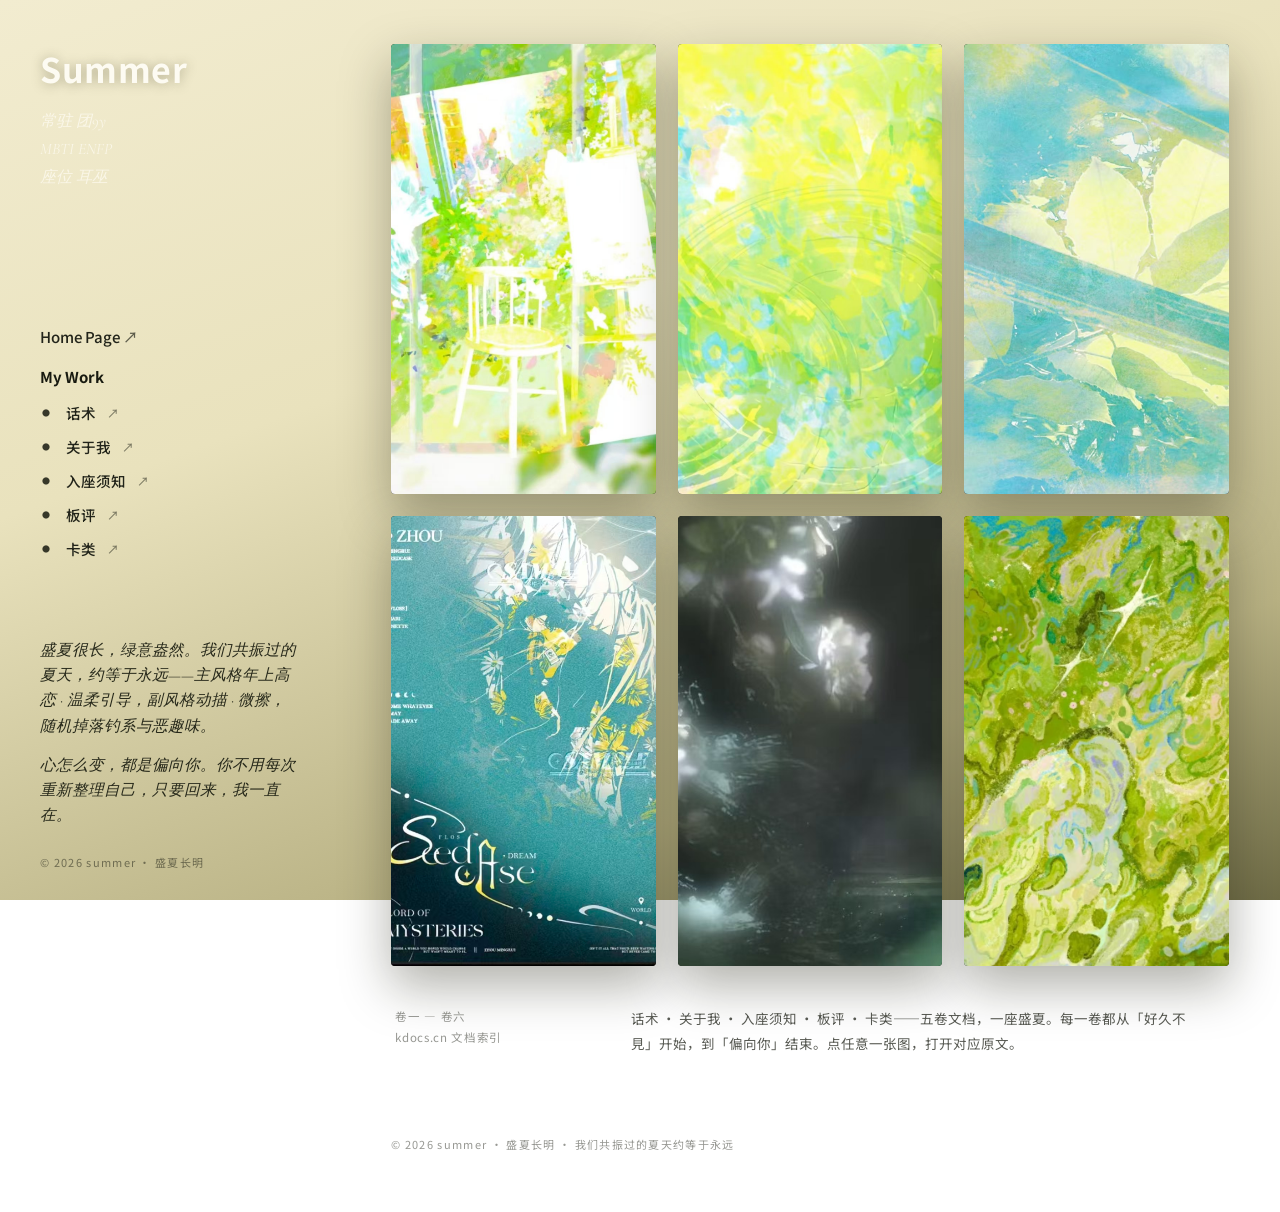
==== work.html @ 8b3e6d15 "v3: 双页结构 — 暗色 SHOWREEL 首页 + 亮色网格作品墙，严格贴近 Leyang 排版" ====
<!DOCTYPE html>
<html lang="zh-CN">
<head>
<meta charset="UTF-8">
<meta name="viewport" content="width=device-width, initial-scale=1.0">
<title>Summer · 作品墙</title>
<meta name="description" content="summer 的作品墙 — 关于我 · 入座须知 · 板评 · 卡类。">
<link rel="preconnect" href="https://fonts.googleapis.com">
<link rel="preconnect" href="https://fonts.gstatic.com" crossorigin>
<link href="https://fonts.googleapis.com/css2?family=Cormorant+Garamond:ital,wght@0,500;0,600;1,500;1,600&family=Noto+Sans+SC:wght@400;500;700&display=swap" rel="stylesheet">
<link rel="icon" href="data:image/svg+xml,%3Csvg xmlns='http://www.w3.org/2000/svg' viewBox='0 0 64 64'%3E%3Crect width='64' height='64' rx='14' fill='%23e8e0b8'/%3E%3Ctext x='32' y='44' font-family='Georgia' font-style='italic' font-size='34' fill='%23222418' text-anchor='middle'%3ES%3C/text%3E%3C/svg%3E">
<link rel="stylesheet" href="assets/v3/style.css">
</head>
<body class="work" id="top">

  <!-- ══ 左侧固定侧栏（亮） ══ -->
  <aside class="side">
    <div class="side-top">
      <h1 class="name">Summer</h1>
      <p class="roles">常驻 团9y<br>MBTI ENFP<br>座位 耳巫</p>
    </div>

    <nav class="menu">
      <a class="home-link" href="index.html">Home Page <span>↗</span></a>
      <span class="mw">My Work</span>
      <a class="item" href="#ju1" data-t="ju1"><i>●</i>话术 <span>↗</span></a>
      <a class="item" href="#ju2" data-t="ju2"><i>●</i>关于我 <span>↗</span></a>
      <a class="item" href="#ju3" data-t="ju3"><i>●</i>入座须知 <span>↗</span></a>
      <a class="item" href="#ju5" data-t="ju5"><i>●</i>板评 <span>↗</span></a>
      <a class="item" href="#ju6" data-t="ju6"><i>●</i>卡类 <span>↗</span></a>
    </nav>

    <div class="bio">
      <p>盛夏很长，绿意盎然。我们共振过的夏天，约等于永远——主风格年上高恋 · 温柔引导，副风格动描 · 微擦，随机掉落钓系与恶趣味。</p>
      <p>心怎么变，都是偏向你。你不用每次重新整理自己，只要回来，我一直在。</p>
    </div>

    <span class="copy">© 2026 summer · 盛夏长明</span>
  </aside>

  <!-- ══ 右侧：亮色网格作品墙 ══ -->
  <main class="stage">

    <div class="wall">
      <div class="row">
        <a class="tile" id="ju2" href="https://www.kdocs.cn/l/crAFPtKs0fEg" target="_blank" rel="noopener">
          <img src="assets/v2/chair.jpg" alt="白椅与花影"><span class="tag">卷二 · 关于我 ↗</span>
        </a>
        <a class="tile" id="ju3" href="https://www.kdocs.cn/l/crAFPtKs0fEg" target="_blank" rel="noopener">
          <img src="assets/v2/watercolor.jpg" alt="黄绿水色"><span class="tag">卷三 · 入座须知 ↗</span>
        </a>
        <a class="tile" id="ju5" href="https://www.kdocs.cn/l/chiHUwOdiJny" target="_blank" rel="noopener">
          <img src="assets/v2/leaves.jpg" alt="青叶光影"><span class="tag">卷五 · 板评 ↗</span>
        </a>
      </div>
      <div class="row">
        <a class="tile" id="ju1" href="https://www.kdocs.cn/l/cnFs3dIdDWgi" target="_blank" rel="noopener">
          <img src="assets/v2/seedcase.jpg" alt="Seed Case 青蓝海报"><span class="tag">卷一 · 话术 ↗</span>
        </a>
        <a class="tile dark" href="https://www.kdocs.cn/l/crAFPtKs0fEg" target="_blank" rel="noopener">
          <img src="assets/v2/dark-bloom.jpg" alt="暗夜花影"><span class="tag">盛夏总档 ↗</span>
        </a>
        <a class="tile" id="ju6" href="https://www.kdocs.cn/l/cvy4T6u420QU" target="_blank" rel="noopener">
          <img src="assets/v2/marble.jpg" alt="盛夏长明 · 绿意纹样"><span class="tag">卷六 · 卡类 ↗</span>
        </a>
      </div>
    </div>

    <div class="cap">
      <div class="cap-meta">卷一 — 卷六<br><span>kdocs.cn 文档索引</span></div>
      <div class="cap-txt">
        <p>话术 · 关于我 · 入座须知 · 板评 · 卡类——五卷文档，一座盛夏。每一卷都从「好久不見」开始，到「偏向你」结束。点任意一张图，打开对应原文。</p>
      </div>
    </div>

    <div class="w-foot">© 2026 summer · 盛夏长明 · 我们共振过的夏天约等于永远</div>

  </main>

<script>
  // 根据 hash 高亮对应菜单项并脉冲对应图块
  var id = (location.hash || '').replace('#', '');
  if (id) {
    var tile = document.getElementById(id);
    if (tile) {
      tile.classList.add('pulse');
      setTimeout(function(){ tile.classList.remove('pulse'); }, 2400);
      var link = document.querySelector('.menu .item[data-t="' + id + '"]');
      if (link) link.classList.add('active');
    }
  }
</script>
</body>
</html>
---- assets/v3/style.css ----
/* ═══════════════════════════════════════════════════════
   Summer Atelier v3 — 参考 Leyang Zhang 作品集排版（双页）
   首页 index = 暗色 SHOWREEL（暗底图）
   作品墙 work = 亮色渐变侧栏 + 密集网格
   ═══════════════════════════════════════════════════════ */

:root{
  --side-w: 340px;
  --ink: #f3f0e6;
  --ink-dim: rgba(243,240,230,.62);
  --ink-faint: rgba(243,240,230,.38);
  --gold: #e9e2a2;
  --radius: 4px;
}

*{ margin:0; padding:0; box-sizing:border-box; }
html{ scroll-behavior:smooth; }
body{ font-family:'Noto Sans SC', sans-serif; min-height:100vh; }

/* ═══════════ 主题：暗色首页 ═══════════ */
body.home{
  color:var(--ink);
  background:#0a1714;
}
body.home::before{
  content:"";
  position:fixed; inset:0; z-index:-2;
  background:url("../v2/dark-bloom.jpg") center / cover no-repeat;
}
body.home::after{
  content:"";
  position:fixed; inset:0; z-index:-1;
  background:
    radial-gradient(120% 90% at 18% 40%, rgba(6,18,15,.26) 0%, rgba(6,18,15,.6) 62%, rgba(4,12,10,.82) 100%),
    linear-gradient(180deg, rgba(5,14,12,.44) 0%, rgba(5,14,12,.36) 45%, rgba(4,11,9,.72) 100%);
}

/* ═══════════ 主题：亮色作品墙 ═══════════ */
body.work{
  color:#22241a;
  background:linear-gradient(160deg, #f2ecd0 0%, #e9e2bd 38%, #b8b183 78%, #6e6b46 100%);
  background-attachment:fixed;
}

/* ═══════════ 侧栏 ═══════════ */
.side{
  position:fixed;
  top:0; left:0; bottom:0;
  width:var(--side-w);
  padding:44px 40px 30px;
  display:flex;
  flex-direction:column;
  z-index:20;
}
.name{
  font-size:34px; font-weight:700; letter-spacing:.5px;
  margin-bottom:14px;
}
.roles{
  font-family:'Cormorant Garamond', serif;
  font-style:italic;
  font-size:16px; line-height:1.75;
}
body.home .name{ color:var(--ink); text-shadow:0 2px 18px rgba(0,0,0,.45); }
body.home .roles{ color:var(--ink-dim); }
body.work .name{ color:#fdfbf2; text-shadow:0 1px 12px rgba(60,58,30,.35); }
body.work .roles{ color:rgba(253,251,242,.75); }

.menu{ margin-top:15vh; display:flex; flex-direction:column; gap:9px; }
.home-link{
  font-size:15px; font-weight:500;
  margin-bottom:10px; width:fit-content;
  text-decoration:none;
}
.home-link span{ opacity:.7; transition:.25s; display:inline-block; }
.home-link:hover span{ transform:translate(3px,-3px); }
.mw{ font-size:15px; font-weight:700; margin-bottom:4px; }
.menu .item{
  display:flex; align-items:center; gap:11px;
  font-size:14.5px; font-weight:500;
  padding:2px 0 2px 26px;
  position:relative; width:fit-content;
  text-decoration:none;
  transition:.25s;
}
.menu .item i{
  position:absolute; left:2px;
  font-size:8px; font-style:normal;
  opacity:.85;
}
.menu .item span{ opacity:.55; font-size:12px; transition:.25s; display:inline-block; }
.menu .item:hover span{ transform:translate(3px,-3px); opacity:1; }

body.home .home-link{ color:var(--ink); }
body.home .mw{ color:var(--ink); }
body.home .item{ color:var(--ink); text-shadow:0 1px 10px rgba(0,0,0,.4); }
body.home .item i{ color:var(--gold); }
body.home .item:hover, body.home .item.active{ color:var(--gold); }

body.work .home-link{ color:#22241a; }
body.work .mw{ color:#181a10; }
body.work .item{ color:#22241a; }
body.work .item i{ color:#181a10; }
body.work .item:hover, body.work .item.active{ color:#000; font-weight:700; }

.bio{
  margin-top:auto; padding-top:40px;
  font-family:'Cormorant Garamond', serif;
  font-style:italic;
  font-size:15.5px; line-height:1.62;
  display:flex; flex-direction:column; gap:14px;
}
body.home .bio{ color:var(--ink-dim); }
body.work .bio{ color:#26281a; }
.copy{ margin-top:26px; font-size:11px; letter-spacing:.12em; }
body.home .copy{ color:var(--ink-faint); }
body.work .copy{ color:rgba(24,26,16,.5); }

/* ═══════════ 主舞台 ═══════════ */
.stage{
  margin-left:var(--side-w);
  padding:0 4vw 60px;
  min-height:100vh;
  display:flex;
  flex-direction:column;
}

/* ── 首页：SHOWREEL ── */
body.home .stage{ gap:0; }
.reel-head{
  display:flex; align-items:center; gap:12px;
  padding:38px 0 30px;
  font-size:12.5px; letter-spacing:.22em;
  color:var(--ink-dim);
}
.reel-head .dot{
  width:26px; height:26px; border-radius:50%;
  background:var(--gold);
  display:inline-flex; align-items:center; justify-content:center;
}
.reel-head .dot::after{ content:"S"; font-size:13px; font-weight:700; color:#0a1714; }

.player{
  position:relative;
  display:block;
  max-width:920px;
  width:100%;
  margin:0 auto;
  border-radius:var(--radius);
  overflow:hidden;
  box-shadow:0 0 0 1px rgba(243,240,230,.16), 0 0 100px rgba(233,226,162,.10), 0 34px 90px rgba(0,0,0,.6);
}
.player img{ width:100%; height:auto; display:block; opacity:.9; transition:opacity .5s, transform 1.1s; }
.player:hover img{ opacity:1; transform:scale(1.012); }
.player .play{
  position:absolute; top:50%; left:50%;
  width:78px; height:78px;
  transform:translate(-50%,-50%);
  border-radius:50%;
  background:#e05238;
  display:flex; align-items:center; justify-content:center;
  box-shadow:0 14px 40px rgba(0,0,0,.5);
  transition:.35s;
}
.player:hover .play{ transform:translate(-50%,-50%) scale(1.08); }
.player .play b{
  width:0; height:0;
  border-left:22px solid #fff;
  border-top:13px solid transparent;
  border-bottom:13px solid transparent;
  margin-left:6px;
}

.goto-row{
  max-width:920px; width:100%;
  margin:0 auto;
  display:flex; gap:14px;
  padding:22px 0 0;
}
.goto{
  display:inline-flex; align-items:center; gap:10px;
  padding:11px 20px;
  border-radius:6px;
  font-size:13.5px;
  text-decoration:none;
  background:#101d19;
  color:var(--ink);
  border:1px solid rgba(243,240,230,.22);
  transition:.25s;
}
.goto b{ color:var(--gold); font-weight:700; }
.goto:hover{ border-color:var(--gold); transform:translateY(-2px); }
.goto.ghost{ background:transparent; }
.goto.ghost:hover{ color:var(--gold); }

/* 首页页脚 */
body.home .foot{ margin-top:auto; padding-top:90px; }
.f-title{
  font-family:'Cormorant Garamond', serif;
  font-style:italic; font-weight:600;
  font-size:clamp(38px, 5.2vw, 70px);
  line-height:1.02;
  margin-bottom:40px;
  text-shadow:0 2px 24px rgba(0,0,0,.5);
}
.f-cols{
  display:grid;
  grid-template-columns:1fr 1.2fr;
  gap:48px;
  padding-top:26px;
  border-top:1px solid rgba(243,240,230,.16);
}
.f-left .f-line{ font-size:14.5px; font-weight:500; line-height:1.8; }
.f-left .f-quote{ margin-top:14px; font-size:13px; line-height:1.9; color:var(--ink-dim); }
.f-index b{ display:block; font-size:13px; letter-spacing:.1em; color:var(--ink-faint); margin-bottom:12px; }
.f-index a{
  display:block; width:fit-content;
  color:var(--ink-dim); text-decoration:none;
  font-size:13.5px; line-height:2.1;
  transition:.25s;
}
.f-index a:hover{ color:var(--gold); transform:translateX(4px); }
.foot-end{ margin-top:48px; font-size:11px; letter-spacing:.12em; color:var(--ink-faint); }

/* ── 作品墙：网格 ── */
body.work .stage{ padding-top:44px; gap:34px; }
.wall{ display:flex; flex-direction:column; gap:22px; }
.row{ display:grid; grid-template-columns:repeat(3, 1fr); gap:22px; }
.tile{
  position:relative;
  display:block;
  height:50vh;
  overflow:hidden;
  border-radius:var(--radius);
  background:#101510;
  box-shadow:0 20px 50px rgba(30,30,12,.35);
}
.row .tile img{ width:100%; height:100%; object-fit:cover; display:block; transition:transform .9s cubic-bezier(.2,.7,.2,1); }
.tile:hover img{ transform:scale(1.05); }
.tile .tag{
  position:absolute; left:14px; bottom:14px;
  padding:7px 13px;
  font-size:12px; letter-spacing:.05em;
  color:#f3f0e6;
  background:rgba(10,16,12,.66);
  backdrop-filter:blur(6px);
  border-radius:99px;
  opacity:0; transform:translateY(8px);
  transition:.35s;
}
.tile:hover .tag{ opacity:1; transform:translateY(0); }
.tile.pulse{ animation:pulse 1.2s ease-in-out 2; }
@keyframes pulse{
  0%,100%{ box-shadow:0 20px 50px rgba(30,30,12,.35); }
  50%{ box-shadow:0 0 0 4px #fff9d9, 0 0 60px rgba(233,226,162,.9); }
}
.menu .item.active{ position:relative; }
.menu .item.active::after{
  content:"";
  position:absolute; left:0; right:auto; bottom:-2px;
  width:18px; height:2px; background:currentColor;
}

.cap{
  display:grid;
  grid-template-columns:200px 1fr;
  gap:36px;
  padding:6px 4px 0;
  max-width:980px;
}
.cap-meta{ font-size:11.5px; line-height:1.8; letter-spacing:.06em; color:rgba(24,26,16,.45); }
.cap-txt p{ font-size:13.5px; line-height:1.85; color:rgba(24,26,16,.72); max-width:560px; }
.w-foot{ margin-top:auto; padding-top:46px; font-size:11px; letter-spacing:.12em; color:rgba(24,26,16,.45); }

/* ═══════════ 移动端 ═══════════ */
@media (max-width: 1060px){
  :root{ --side-w:0px; }
  .side{ position:static; width:100%; padding:36px 24px 8px; }
  .menu{ margin-top:30px; }
  .bio{ margin-top:26px; padding-top:22px; }
  body.home .bio{ border-top:1px solid rgba(243,240,230,.14); }
  body.work .bio{ border-top:1px solid rgba(24,26,16,.2); }
  .copy{ display:none; }
  .stage{ margin-left:0; padding:26px 24px 50px; }
  body.home .stage{ padding-top:8px; }
  body.home .foot{ padding-top:64px; }
  .reel-head{ padding-top:14px; }
  .goto-row{ flex-wrap:wrap; }
  .f-cols{ grid-template-columns:1fr; gap:30px; }
  body.work .stage{ padding-top:22px; }
  .row{ grid-template-columns:repeat(2, 1fr); gap:14px; }
  .tile{ height:44vh; }
  .tile .tag{ opacity:1; transform:none; }
  .cap{ grid-template-columns:1fr; gap:12px; }
}
@media (max-width: 560px){
  .row{ grid-template-columns:1fr; }
  .tile{ height:60vw; min-height:240px; }
}
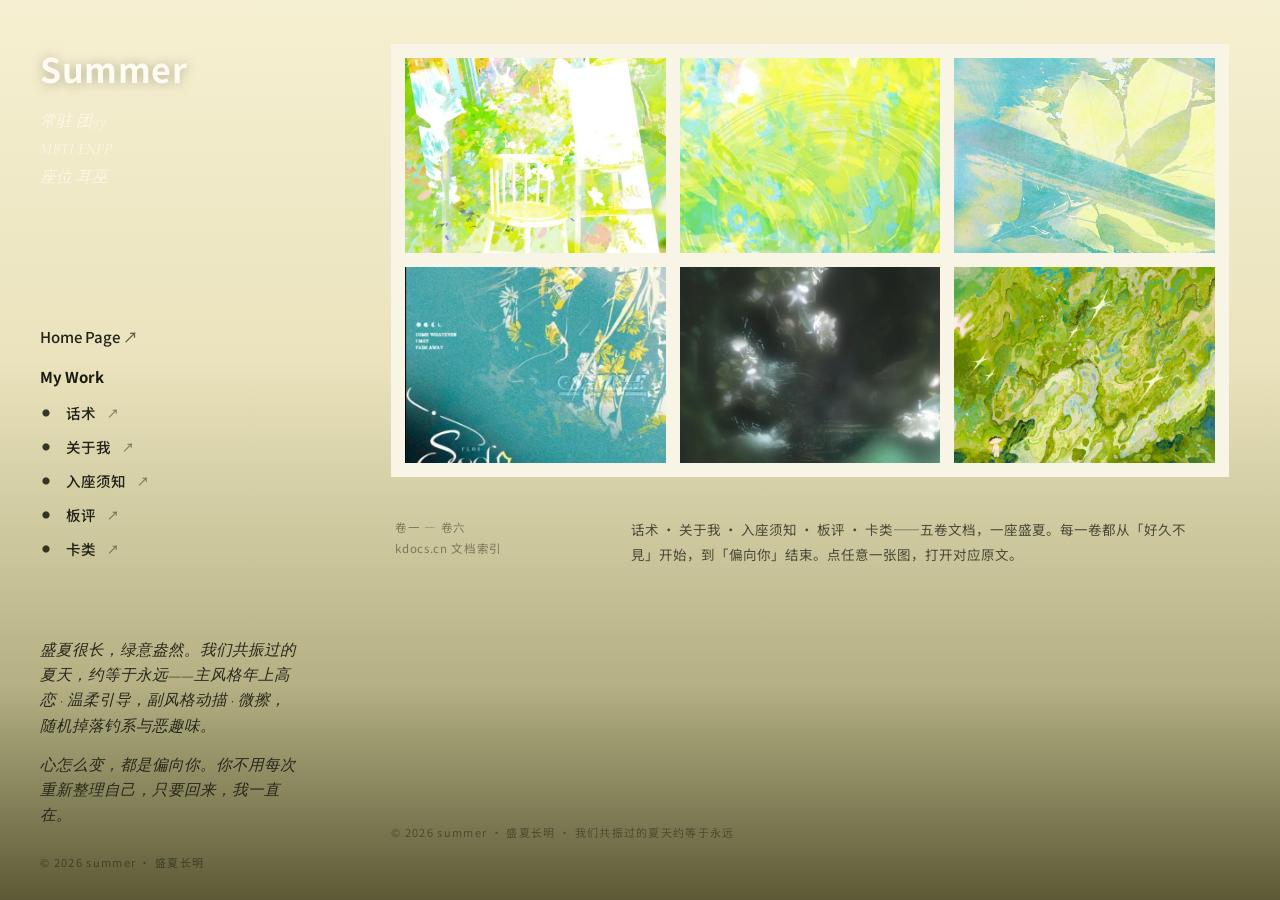
==== commit f30fb755: "v4: 再次对照 Leyang 参考迭代 — 作品墙平贴拼贴风 + 首页胶囊入卡 + 橙红圆点 + 粗无衬线页脚" ====
--- a/work.html
+++ b/work.html
@@ -9,7 +9,7 @@
 <link rel="preconnect" href="https://fonts.gstatic.com" crossorigin>
 <link href="https://fonts.googleapis.com/css2?family=Cormorant+Garamond:ital,wght@0,500;0,600;1,500;1,600&family=Noto+Sans+SC:wght@400;500;700&display=swap" rel="stylesheet">
 <link rel="icon" href="data:image/svg+xml,%3Csvg xmlns='http://www.w3.org/2000/svg' viewBox='0 0 64 64'%3E%3Crect width='64' height='64' rx='14' fill='%23e8e0b8'/%3E%3Ctext x='32' y='44' font-family='Georgia' font-style='italic' font-size='34' fill='%23222418' text-anchor='middle'%3ES%3C/text%3E%3C/svg%3E">
-<link rel="stylesheet" href="assets/v3/style.css">
+<link rel="stylesheet" href="assets/v4/style.css">
 </head>
 <body class="work" id="top">
 
--- a/assets/v4/style.css
+++ b/assets/v4/style.css
@@ -0,0 +1,321 @@
+/* ═══════════════════════════════════════════════════════
+   Summer Atelier v4 — 再次对照 Leyang Zhang 参考图迭代
+   ① 作品墙改平贴拼贴：无圆角无阴影、米白间隙、横幅比例
+   ② 首页「前往文档观看」胶囊移入播放卡内左下角
+   ③ 页脚大字改粗无衬线；顶部胶囊改橙红圆点
+   ═══════════════════════════════════════════════════════ */
+
+:root{
+  --side-w: 340px;
+  --ink: #f3f0e6;
+  --ink-dim: rgba(243,240,230,.62);
+  --ink-faint: rgba(243,240,230,.38);
+  --gold: #e9e2a2;
+  --accent: #e05238;
+  --radius: 0px;
+}
+
+*{ margin:0; padding:0; box-sizing:border-box; }
+html{ scroll-behavior:smooth; }
+body{ font-family:'Noto Sans SC', sans-serif; min-height:100vh; }
+
+/* ═══════════ 主题：暗色首页 ═══════════ */
+body.home{
+  color:var(--ink);
+  background:#0a1714;
+}
+body.home::before{
+  content:"";
+  position:fixed; inset:0; z-index:-2;
+  background:url("../v2/dark-bloom.jpg") center / cover no-repeat;
+}
+body.home::after{
+  content:"";
+  position:fixed; inset:0; z-index:-1;
+  background:
+    radial-gradient(120% 90% at 18% 40%, rgba(6,18,15,.26) 0%, rgba(6,18,15,.6) 62%, rgba(4,12,10,.82) 100%),
+    linear-gradient(180deg, rgba(5,14,12,.44) 0%, rgba(5,14,12,.36) 45%, rgba(4,11,9,.72) 100%);
+}
+
+/* ═══════════ 主题：亮色作品墙（垂直渐变，底部压暗） ═══════════ */
+body.work{
+  color:#22241a;
+  background:linear-gradient(180deg, #f6f0d2 0%, #eae3bd 40%, #b5b184 76%, #5c5936 100%);
+  background-attachment:fixed;
+}
+
+/* ═══════════ 侧栏 ═══════════ */
+.side{
+  position:fixed;
+  top:0; left:0; bottom:0;
+  width:var(--side-w);
+  padding:44px 40px 30px;
+  display:flex;
+  flex-direction:column;
+  z-index:20;
+}
+.name{
+  font-size:34px; font-weight:700; letter-spacing:.5px;
+  margin-bottom:14px;
+}
+.roles{
+  font-family:'Cormorant Garamond', serif;
+  font-style:italic;
+  font-size:16px; line-height:1.75;
+}
+body.home .name{ color:var(--ink); text-shadow:0 2px 18px rgba(0,0,0,.45); }
+body.home .roles{ color:var(--ink-dim); }
+body.work .name{ color:#fdfbf2; text-shadow:0 1px 12px rgba(60,58,30,.35); }
+body.work .roles{ color:rgba(253,251,242,.75); }
+
+.menu{ margin-top:15vh; display:flex; flex-direction:column; gap:9px; }
+.home-link{
+  font-size:15px; font-weight:500;
+  margin-bottom:10px; width:fit-content;
+  text-decoration:none;
+}
+.home-link span{ opacity:.7; transition:.25s; display:inline-block; }
+.home-link:hover span{ transform:translate(3px,-3px); }
+.mw{ font-size:15px; font-weight:700; margin-bottom:4px; }
+.menu .item{
+  display:flex; align-items:center; gap:11px;
+  font-size:14.5px; font-weight:500;
+  padding:2px 0 2px 26px;
+  position:relative; width:fit-content;
+  text-decoration:none;
+  transition:.25s;
+}
+.menu .item i{
+  position:absolute; left:2px;
+  font-size:8px; font-style:normal;
+  opacity:.85;
+}
+.menu .item span{ opacity:.55; font-size:12px; transition:.25s; display:inline-block; }
+.menu .item:hover span{ transform:translate(3px,-3px); opacity:1; }
+
+body.home .home-link{ color:var(--ink); }
+body.home .mw{ color:var(--ink); }
+body.home .item{ color:var(--ink); text-shadow:0 1px 10px rgba(0,0,0,.4); }
+body.home .item i{ color:var(--gold); }
+body.home .item:hover, body.home .item.active{ color:var(--gold); }
+
+body.work .home-link{ color:#22241a; }
+body.work .mw{ color:#181a10; }
+body.work .item{ color:#22241a; }
+body.work .item i{ color:#181a10; }
+body.work .item:hover, body.work .item.active{ color:#000; font-weight:700; }
+
+.bio{
+  margin-top:auto; padding-top:40px;
+  font-family:'Cormorant Garamond', serif;
+  font-style:italic;
+  font-size:15.5px; line-height:1.62;
+  display:flex; flex-direction:column; gap:14px;
+}
+body.home .bio{ color:var(--ink-dim); }
+body.work .bio{ color:#26281a; }
+.copy{ margin-top:26px; font-size:11px; letter-spacing:.12em; }
+body.home .copy{ color:var(--ink-faint); }
+body.work .copy{ color:rgba(24,26,16,.5); }
+
+/* ═══════════ 主舞台 ═══════════ */
+.stage{
+  margin-left:var(--side-w);
+  padding:0 4vw 60px;
+  min-height:100vh;
+  display:flex;
+  flex-direction:column;
+}
+
+/* ── 首页：SHOWREEL ── */
+body.home .stage{ gap:0; }
+.reel-head{
+  display:flex; align-items:center; gap:12px;
+  padding:38px 0 30px;
+  font-size:12.5px; letter-spacing:.22em;
+  color:var(--ink-dim);
+}
+.reel-head .dot{
+  width:26px; height:26px; border-radius:50%;
+  background:var(--accent);
+  display:inline-flex; align-items:center; justify-content:center;
+  font-style:normal; font-size:13px; font-weight:700; color:#fff;
+  box-shadow:0 4px 14px rgba(224,82,56,.4);
+}
+.reel-head .wall-link{
+  margin-left:auto;
+  font-size:12px; letter-spacing:.14em;
+  color:var(--ink-dim); text-decoration:none;
+  transition:.25s;
+}
+.reel-head .wall-link:hover{ color:var(--gold); }
+
+.player{
+  position:relative;
+  display:block;
+  max-width:920px;
+  width:100%;
+  margin:0 auto;
+  overflow:hidden;
+  box-shadow:0 0 0 1px rgba(243,240,230,.14), 0 0 100px rgba(233,226,162,.10), 0 34px 90px rgba(0,0,0,.6);
+}
+.player img{ width:100%; height:auto; display:block; opacity:.9; transition:opacity .5s, transform 1.1s; }
+.player:hover img{ opacity:1; transform:scale(1.012); }
+.player .play{
+  position:absolute; top:50%; left:50%;
+  width:78px; height:78px;
+  transform:translate(-50%,-50%);
+  border-radius:50%;
+  background:var(--accent);
+  display:flex; align-items:center; justify-content:center;
+  box-shadow:0 14px 40px rgba(0,0,0,.5);
+  transition:.35s;
+}
+.player:hover .play{ transform:translate(-50%,-50%) scale(1.08); }
+.player .play b{
+  width:0; height:0;
+  border-left:22px solid #fff;
+  border-top:13px solid transparent;
+  border-bottom:13px solid transparent;
+  margin-left:6px;
+}
+/* 卡内左下胶囊（对应参考图「前往平台观看」） */
+.player .pill{
+  position:absolute; left:16px; bottom:16px;
+  display:inline-flex; align-items:center; gap:8px;
+  padding:9px 16px;
+  border-radius:6px;
+  background:rgba(8,10,8,.82);
+  backdrop-filter:blur(6px);
+  border:1px solid rgba(243,240,230,.2);
+  color:var(--ink);
+  font-size:13px;
+  transition:.25s;
+}
+.player .pill b{ color:var(--gold); font-weight:700; }
+.player:hover .pill{ border-color:var(--gold); }
+/* 卡内右下：进入作品墙 */
+.player .pill-wall{
+  position:absolute; right:16px; bottom:16px;
+  display:inline-flex; align-items:center; gap:8px;
+  padding:9px 16px;
+  border-radius:6px;
+  background:rgba(8,10,8,.55);
+  backdrop-filter:blur(6px);
+  border:1px solid rgba(243,240,230,.16);
+  color:var(--ink-dim);
+  font-size:13px;
+  transition:.25s;
+}
+.player:hover .pill-wall{ color:var(--gold); border-color:rgba(233,226,162,.5); }
+
+/* 首页页脚 */
+body.home .foot{ margin-top:auto; padding-top:90px; }
+.f-title{
+  font-family:'Noto Sans SC', sans-serif;
+  font-weight:700;
+  font-size:clamp(36px, 5vw, 66px);
+  line-height:1.05;
+  letter-spacing:.02em;
+  margin-bottom:40px;
+  color:#fdfbf2;
+  text-shadow:0 2px 24px rgba(0,0,0,.55);
+}
+.f-cols{
+  display:grid;
+  grid-template-columns:1fr 1.2fr;
+  gap:48px;
+  padding-top:26px;
+  border-top:1px solid rgba(243,240,230,.16);
+}
+.f-left .f-line{ font-size:14.5px; font-weight:500; line-height:1.8; }
+.f-left .f-quote{ margin-top:14px; font-size:13px; line-height:1.9; color:var(--ink-dim); }
+.f-index b{ display:block; font-size:13px; letter-spacing:.1em; color:var(--ink-faint); margin-bottom:12px; }
+.f-index a{
+  display:block; width:fit-content;
+  color:var(--ink-dim); text-decoration:none;
+  font-size:13.5px; line-height:2.1;
+  transition:.25s;
+}
+.f-index a:hover{ color:var(--gold); transform:translateX(4px); }
+.foot-end{ margin-top:48px; font-size:11px; letter-spacing:.12em; color:var(--ink-faint); }
+
+/* ── 作品墙：平贴拼贴网格 ── */
+body.work .stage{ padding-top:44px; gap:34px; }
+.wall{
+  display:flex; flex-direction:column; gap:14px;
+  background:#f8f4e6;
+  padding:14px;
+}
+.row{ display:grid; grid-template-columns:repeat(3, 1fr); gap:14px; }
+.tile{
+  position:relative;
+  display:block;
+  aspect-ratio:4 / 3;
+  overflow:hidden;
+  background:#101510;
+}
+.row .tile img{ width:100%; height:100%; object-fit:cover; display:block; transition:transform .9s cubic-bezier(.2,.7,.2,1), filter .5s; }
+.tile:hover img{ transform:scale(1.04); }
+.tile .tag{
+  position:absolute; left:14px; bottom:14px;
+  padding:7px 13px;
+  font-size:12px; letter-spacing:.05em;
+  color:#f3f0e6;
+  background:rgba(10,16,12,.66);
+  backdrop-filter:blur(6px);
+  border-radius:99px;
+  opacity:0; transform:translateY(8px);
+  transition:.35s;
+}
+.tile:hover .tag{ opacity:1; transform:translateY(0); }
+.tile.pulse{ animation:pulse 1.2s ease-in-out 2; }
+@keyframes pulse{
+  0%,100%{ box-shadow:0 0 0 0 rgba(233,226,162,0); }
+  50%{ box-shadow:0 0 0 5px #fff9d9, 0 0 60px rgba(233,226,162,.95); }
+}
+.menu .item.active{ position:relative; }
+.menu .item.active::after{
+  content:"";
+  position:absolute; left:0; right:auto; bottom:-2px;
+  width:18px; height:2px; background:currentColor;
+}
+
+.cap{
+  display:grid;
+  grid-template-columns:200px 1fr;
+  gap:36px;
+  padding:6px 4px 0;
+  max-width:980px;
+}
+.cap-meta{ font-size:11.5px; line-height:1.8; letter-spacing:.06em; color:rgba(24,26,16,.45); }
+.cap-txt p{ font-size:13.5px; line-height:1.85; color:rgba(24,26,16,.72); max-width:560px; }
+.w-foot{ margin-top:auto; padding-top:46px; font-size:11px; letter-spacing:.12em; color:rgba(24,26,16,.45); }
+
+/* ═══════════ 移动端 ═══════════ */
+@media (max-width: 1060px){
+  :root{ --side-w:0px; }
+  .side{ position:static; width:100%; padding:36px 24px 8px; }
+  .menu{ margin-top:30px; }
+  .bio{ margin-top:26px; padding-top:22px; }
+  body.home .bio{ border-top:1px solid rgba(243,240,230,.14); }
+  body.work .bio{ border-top:1px solid rgba(24,26,16,.2); }
+  .copy{ display:none; }
+  .stage{ margin-left:0; padding:26px 24px 50px; }
+  body.home .stage{ padding-top:8px; }
+  body.home .foot{ padding-top:64px; }
+  .reel-head{ padding-top:14px; }
+  .reel-head .wall-link{ display:none; }
+  .f-cols{ grid-template-columns:1fr; gap:30px; }
+  body.work .stage{ padding-top:22px; }
+  .wall{ padding:10px; gap:10px; }
+  .row{ grid-template-columns:repeat(2, 1fr); gap:10px; }
+  .tile .tag{ opacity:1; transform:none; }
+  .player .pill, .player .pill-wall{ padding:7px 12px; font-size:12px; }
+  .cap{ grid-template-columns:1fr; gap:12px; }
+}
+@media (max-width: 560px){
+  .row{ grid-template-columns:1fr; }
+  .tile{ aspect-ratio:4 / 3; }
+  .player .pill-wall{ display:none; }
+}
